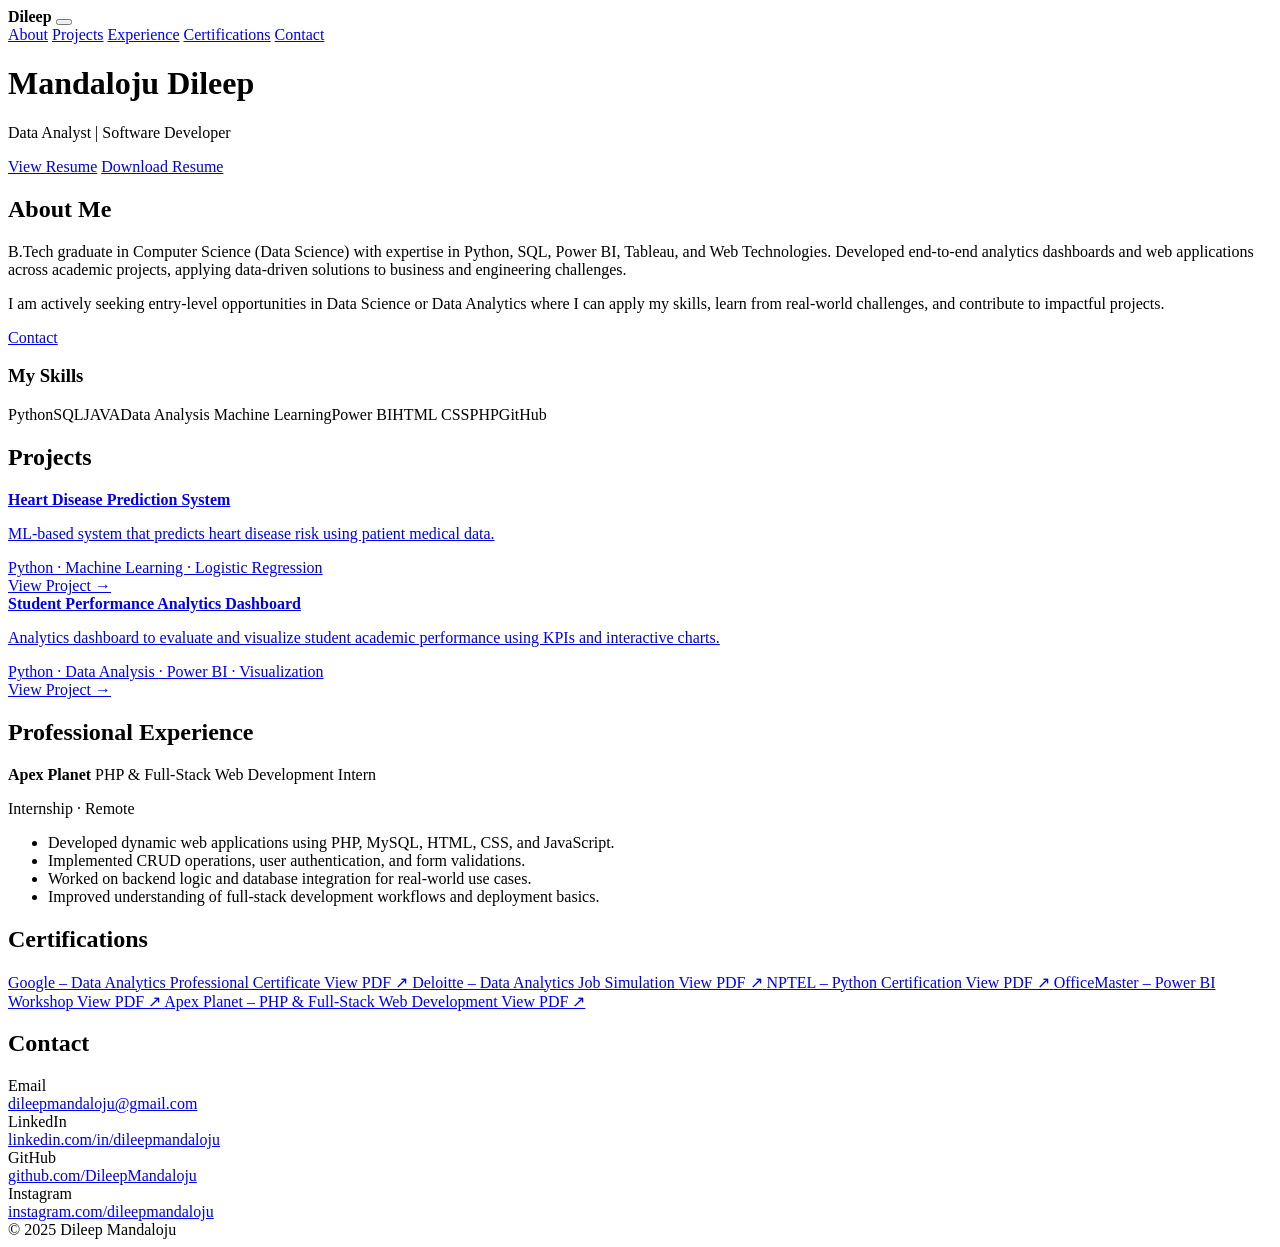
==== index.html @ 67d02213 "Update index.html" ====
<!DOCTYPE html>
<html lang="en">
<head>
  <meta charset="UTF-8" />
  <meta name="viewport" content="width=device-width, initial-scale=1.0" />
  <title>Mandaloju Dileep | Data Analyst & Software Developer</title>
  <link rel="stylesheet" href="css/style.css">
</head>
<body>
  
    <nav class="navbar">
  <div class="nav-container">
    <strong class="brand">Dileep</strong>

    <button class="nav-toggle" id="navToggle" aria-label="Toggle menu">
      <span></span><span></span><span></span>
    </button>

    <div class="nav-links" id="navLinks">
      <a href="#about">About</a>
      <a href="#projects">Projects</a>
      <a href="#experience">Experience</a>
      <a href="#certifications">Certifications</a>
      <a href="#contact">Contact</a>
    </div>
  </div>
</nav>



<header>
  <h1>Mandaloju Dileep</h1>
  <p>Data Analyst | Software Developer</p>

  <div class="header-buttons">
    <a href="assets/Dileep_Mandaloju_Resume.pdf" target="_blank" class="btn primary">View Resume</a>
    <a href="assets/Dileep_Mandaloju_Resume.pdf" download class="btn secondary">Download Resume</a>
  </div>
</header>

<section id="about" class="reveal">
  <h2>About Me</h2>
  <div class="about-grid">
    <div>
      <p>
        B.Tech graduate in Computer Science (Data Science) with expertise in Python, SQL, Power BI, Tableau, and Web Technologies. Developed end-to-end analytics dashboards and web applications across academic projects, applying data-driven solutions to business and engineering challenges.
      </p>
      <p>
        I am actively seeking entry-level opportunities in Data Science or Data Analytics where I can apply my skills, learn from real-world challenges, and contribute to impactful projects.
      </p>
      <a href="#contact" class="contact-btn">Contact</a>
    </div>
    <div>
      <h3>My Skills</h3>
      <div class="skills">
        <span>Python</span><span>SQL</span><span>JAVA</span><span>Data Analysis</span>
        <span>Machine Learning</span><span>Power BI</span><span>HTML</span>
        <span>CSS</span><span>PHP</span><span>GitHub</span>
      </div>
    </div>
  </div>
</section>

<section id="projects" class="reveal">
  <h2>Projects</h2>
  <a href="heart-disease.html" class="project-link">
    <div class="card">
      <strong>Heart Disease Prediction System</strong>
      <p>ML-based system that predicts heart disease risk using patient medical data.</p>
      <span class="tech">Python · Machine Learning · Logistic Regression</span>
      <div class="view">View Project →</div>
    </div>
  </a>
  <a href="student-performance.html" class="project-link">
    <div class="card">
      <strong>Student Performance Analytics Dashboard</strong>
      <p>
        Analytics dashboard to evaluate and visualize student academic performance
        using KPIs and interactive charts.
      </p>
      <span class="tech">Python · Data Analysis · Power BI · Visualization</span>
      <div class="view">View Project →</div>
    </div>
  </a>
</section>

<section id="experience" class="reveal">
  <h2>Professional Experience</h2>
  <div class="card experience-card">
    <div class="exp-header">
      <strong>Apex Planet</strong>
      <span class="exp-role">PHP & Full-Stack Web Development Intern</span>
    </div>
    <p class="exp-duration">Internship · Remote</p>
    <ul class="exp-list">
      <li>Developed dynamic web applications using PHP, MySQL, HTML, CSS, and JavaScript.</li>
      <li>Implemented CRUD operations, user authentication, and form validations.</li>
      <li>Worked on backend logic and database integration for real-world use cases.</li>
      <li>Improved understanding of full-stack development workflows and deployment basics.</li>
    </ul>
  </div>
</section>

<section id="certifications">
  <h2>Certifications</h2>
  <div class="cert-list">
    <a href="assets/certificates/google-data-analytics.pdf" target="_blank" class="cert-item">
      Google – Data Analytics Professional Certificate
      <span>View PDF ↗</span>
    </a>
    <a href="assets/certificates/deloitte-data-analytics.pdf" target="_blank" class="cert-item">
      Deloitte – Data Analytics Job Simulation
      <span>View PDF ↗</span>
    </a>
    <a href="assets/certificates/nptel-python.pdf" target="_blank" class="cert-item">
      NPTEL – Python Certification
      <span>View PDF ↗</span>
    </a>
    <a href="assets/certificates/officemaster-powerbi.pdf" target="_blank" class="cert-item">
      OfficeMaster – Power BI Workshop
      <span>View PDF ↗</span>
    </a>
    <a href="assets/certificates/apex-planet-fullstack.pdf" target="_blank" class="cert-item">
      Apex Planet – PHP & Full-Stack Web Development
      <span>View PDF ↗</span>
    </a>
  </div>
</section>

<section id="contact" class="reveal">
  <h2>Contact</h2>
  <div class="contact-grid">
    <div class="contact-item card">
      Email<br />
      <a href="mailto:dileepmandaloju@gmail.com">dileepmandaloju@gmail.com</a>
    </div>
    <div class="contact-item card">
      LinkedIn<br />
      <a href="https://linkedin.com/in/dileepmandaloju" target="_blank">linkedin.com/in/dileepmandaloju</a>
    </div>
    <div class="contact-item card">
      GitHub<br />
      <a href="https://github.com/DileepMandaloju" target="_blank">github.com/DileepMandaloju</a>
    </div>
    <div class="contact-item card">
      Instagram<br />
      <a href="https://instagram.com/dileepmandaloju" target="_blank">
        instagram.com/dileepmandaloju
      </a>
    </div>
  </div>
</section>

<footer>© 2025 Dileep Mandaloju</footer>

<script src="js/main.js"></script>
</body>
</html>
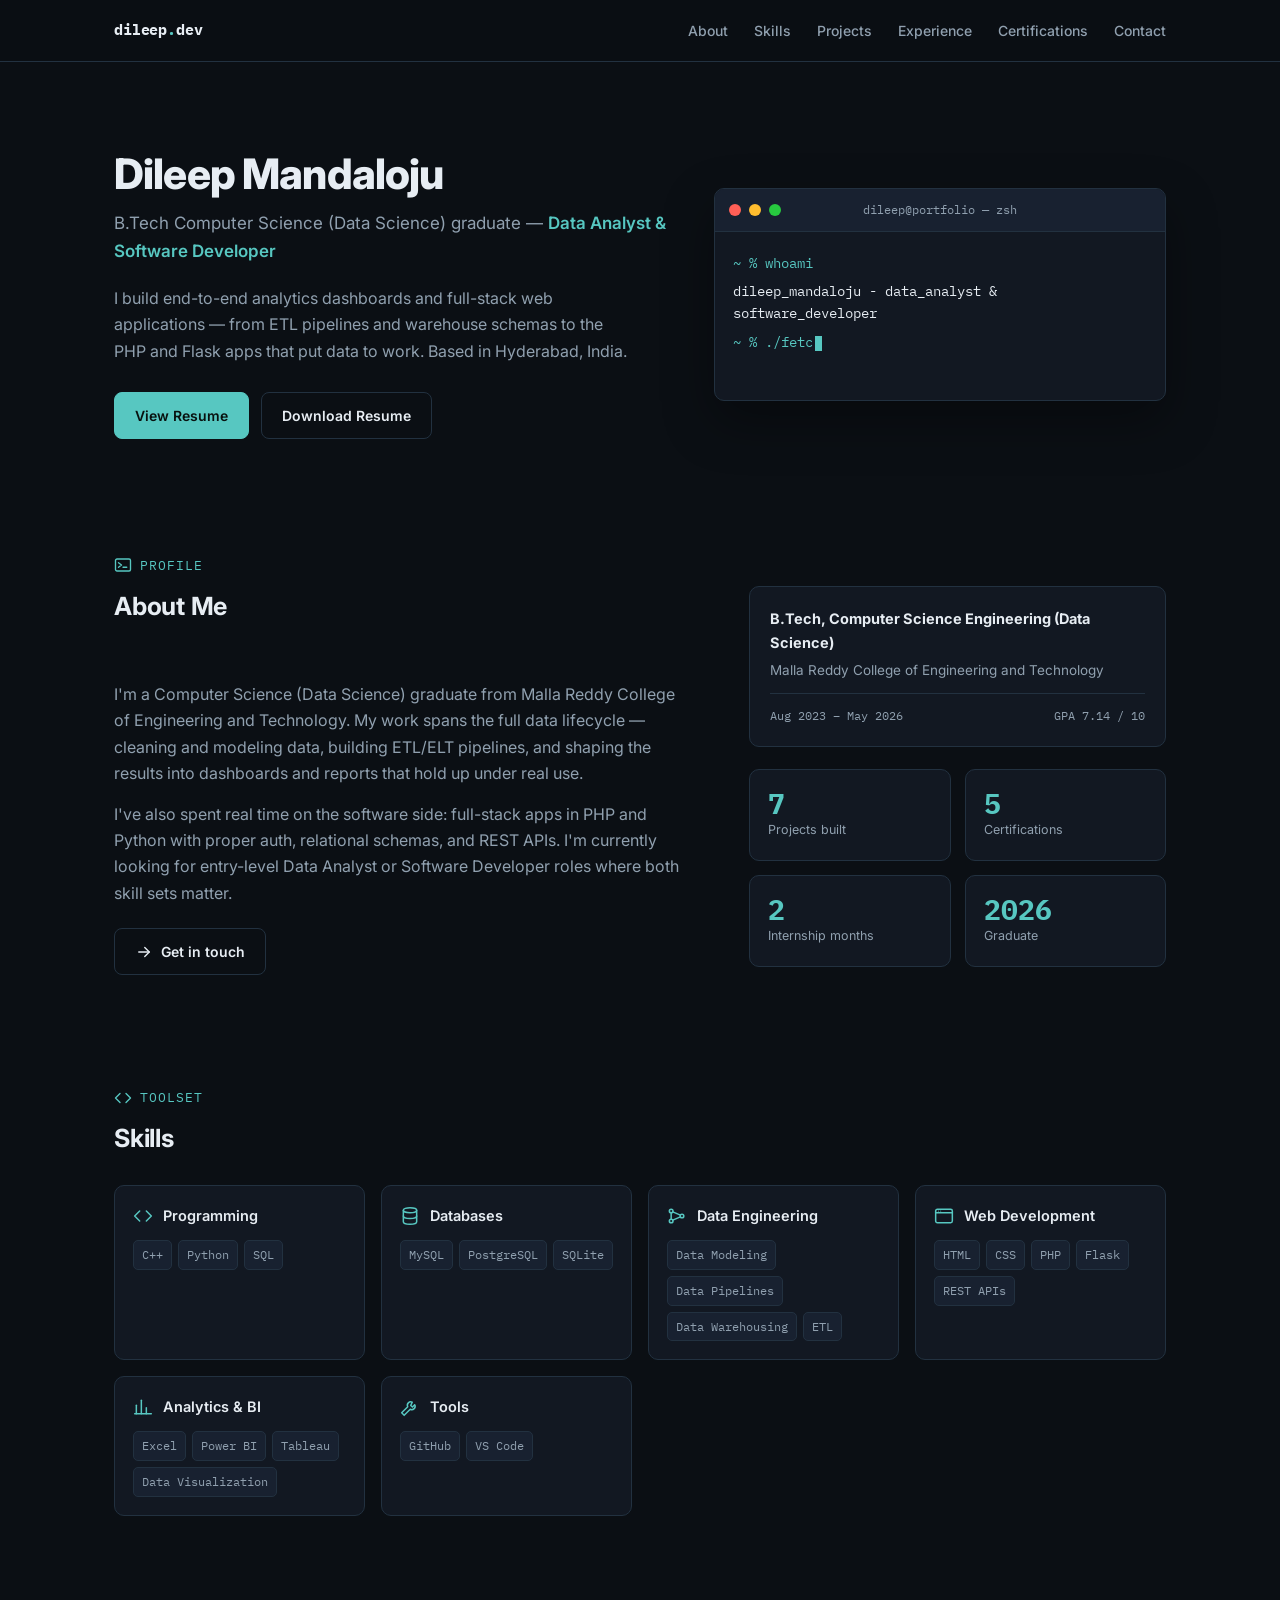
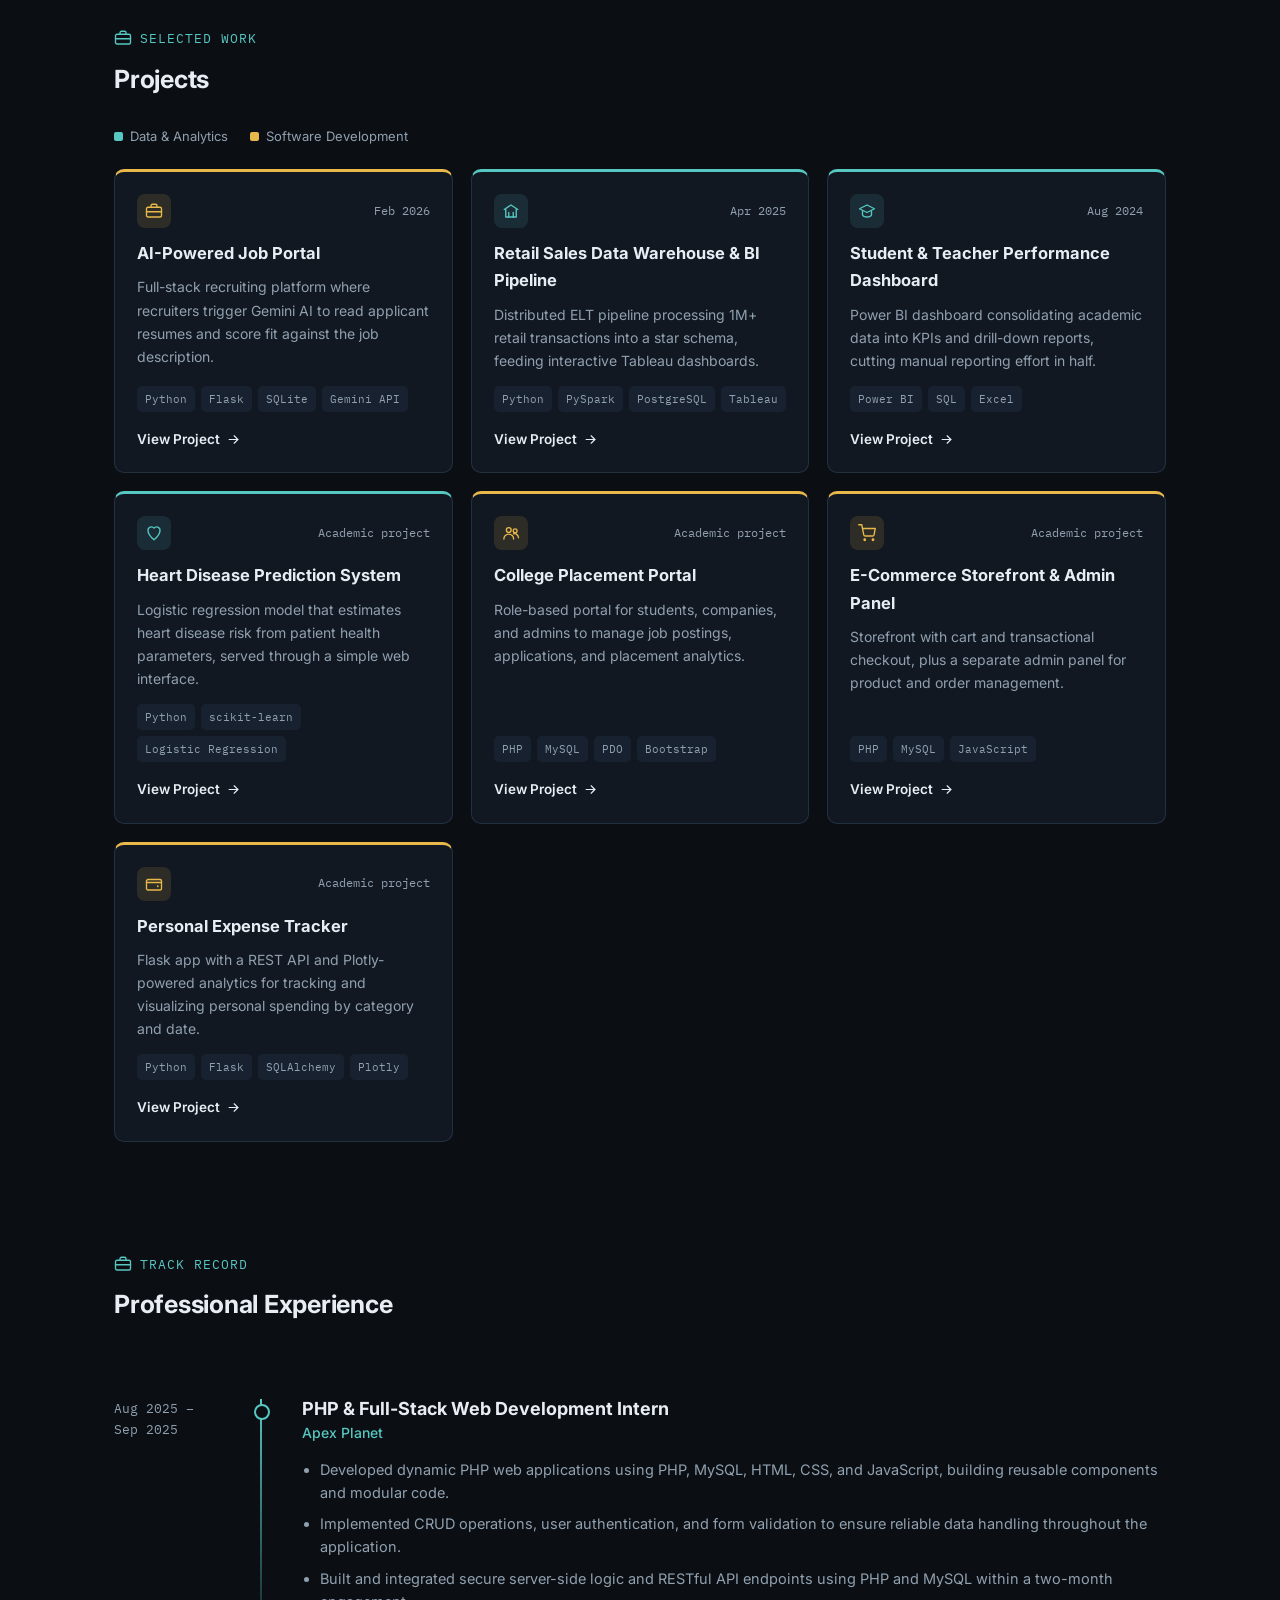
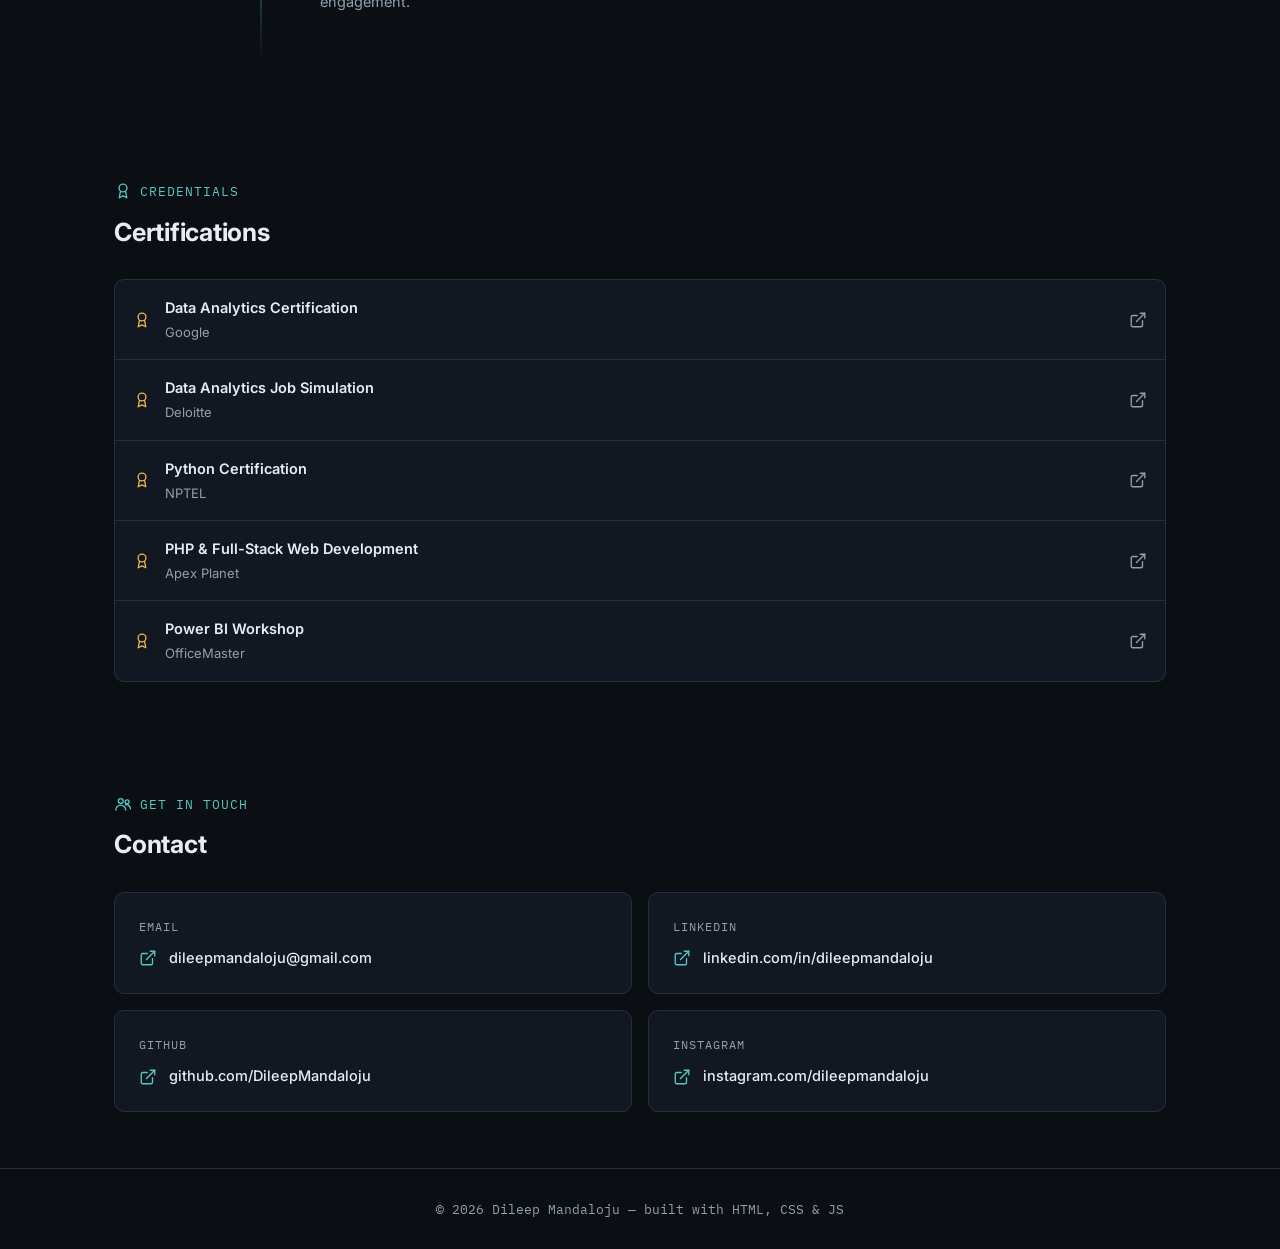
==== commit d4bff260: "Add files via upload" ====
--- a/index.html
+++ b/index.html
@@ -3,14 +3,33 @@
 <head>
   <meta charset="UTF-8" />
   <meta name="viewport" content="width=device-width, initial-scale=1.0" />
-  <title>Mandaloju Dileep | Data Analyst & Software Developer</title>
+  <title>Dileep Mandaloju | Data Analyst & Software Developer</title>
   <link rel="stylesheet" href="css/style.css">
 </head>
 <body>
-  
-    <nav class="navbar">
+<svg style="display:none" aria-hidden="true">
+<symbol id="i-code" viewBox="0 0 24 24" fill="none" stroke="currentColor" stroke-width="1.8" stroke-linecap="round" stroke-linejoin="round"><polyline points="8 6 2 12 8 18"/><polyline points="16 6 22 12 16 18"/></symbol>
+<symbol id="i-database" viewBox="0 0 24 24" fill="none" stroke="currentColor" stroke-width="1.8" stroke-linecap="round" stroke-linejoin="round"><ellipse cx="12" cy="5" rx="8" ry="3"/><path d="M4 5v14a8 3 0 0 0 16 0V5"/><path d="M4 12a8 3 0 0 0 16 0"/></symbol>
+<symbol id="i-pipeline" viewBox="0 0 24 24" fill="none" stroke="currentColor" stroke-width="1.8" stroke-linecap="round" stroke-linejoin="round"><circle cx="5" cy="6" r="2.2"/><circle cx="5" cy="18" r="2.2"/><circle cx="18" cy="12" r="2.2"/><path d="M5 8.2V15.8"/><path d="M7 7 16 11"/><path d="M7 17 16 13"/></symbol>
+<symbol id="i-browser" viewBox="0 0 24 24" fill="none" stroke="currentColor" stroke-width="1.8" stroke-linecap="round" stroke-linejoin="round"><rect x="2" y="4" width="20" height="16" rx="2"/><path d="M2 8h20"/><circle cx="5.5" cy="6" r="0.6" fill="currentColor" stroke="none"/><circle cx="8" cy="6" r="0.6" fill="currentColor" stroke="none"/></symbol>
+<symbol id="i-chart" viewBox="0 0 24 24" fill="none" stroke="currentColor" stroke-width="1.8" stroke-linecap="round" stroke-linejoin="round"><path d="M4 20V10"/><path d="M10 20V4"/><path d="M16 20v-7"/><path d="M22 20H2"/></symbol>
+<symbol id="i-wrench" viewBox="0 0 24 24" fill="none" stroke="currentColor" stroke-width="1.8" stroke-linecap="round" stroke-linejoin="round"><path d="M14.7 6.3a4 4 0 0 0-5.4 5.4L2 19l3 3 7.3-7.3a4 4 0 0 0 5.4-5.4l-2.8 2.8-2-2z"/></symbol>
+<symbol id="i-terminal" viewBox="0 0 24 24" fill="none" stroke="currentColor" stroke-width="1.8" stroke-linecap="round" stroke-linejoin="round"><rect x="2" y="4" width="20" height="16" rx="2"/><polyline points="6 9 10 12 6 15"/><line x1="12" y1="15" x2="17" y2="15"/></symbol>
+<symbol id="i-briefcase" viewBox="0 0 24 24" fill="none" stroke="currentColor" stroke-width="1.8" stroke-linecap="round" stroke-linejoin="round"><rect x="2" y="7" width="20" height="13" rx="2"/><path d="M8 7V5a2 2 0 0 1 2-2h4a2 2 0 0 1 2 2v2"/><line x1="2" y1="13" x2="22" y2="13"/></symbol>
+<symbol id="i-cart" viewBox="0 0 24 24" fill="none" stroke="currentColor" stroke-width="1.8" stroke-linecap="round" stroke-linejoin="round"><circle cx="9" cy="21" r="1"/><circle cx="20" cy="21" r="1"/><path d="M1 1h4l2.7 13.4a2 2 0 0 0 2 1.6h9.7a2 2 0 0 0 2-1.6L23 6H6"/></symbol>
+<symbol id="i-heart" viewBox="0 0 24 24" fill="none" stroke="currentColor" stroke-width="1.8" stroke-linecap="round" stroke-linejoin="round"><path d="M12 21s-8-7-8-12.5A4.5 4.5 0 0 1 12 5.5 4.5 4.5 0 0 1 20 8.5C20 14 12 21 12 21z"/></symbol>
+<symbol id="i-cap" viewBox="0 0 24 24" fill="none" stroke="currentColor" stroke-width="1.8" stroke-linecap="round" stroke-linejoin="round"><path d="M2 9 12 4l10 5-10 5-10-5z"/><path d="M6 11.5V17c0 1.5 3 3 6 3s6-1.5 6-3v-5.5"/></symbol>
+<symbol id="i-warehouse" viewBox="0 0 24 24" fill="none" stroke="currentColor" stroke-width="1.8" stroke-linecap="round" stroke-linejoin="round"><path d="M3 10 12 4l9 6"/><path d="M5 10v10h14V10"/><line x1="9" y1="20" x2="9" y2="14"/><line x1="15" y1="20" x2="15" y2="14"/></symbol>
+<symbol id="i-wallet" viewBox="0 0 24 24" fill="none" stroke="currentColor" stroke-width="1.8" stroke-linecap="round" stroke-linejoin="round"><rect x="2" y="6" width="20" height="14" rx="2"/><path d="M2 10h20"/><circle cx="17" cy="15" r="1.2" fill="currentColor" stroke="none"/></symbol>
+<symbol id="i-users" viewBox="0 0 24 24" fill="none" stroke="currentColor" stroke-width="1.8" stroke-linecap="round" stroke-linejoin="round"><circle cx="9" cy="8" r="3.2"/><path d="M2.5 20a6.5 6.5 0 0 1 13 0"/><circle cx="17.5" cy="9" r="2.6"/><path d="M15.5 13a5.5 5.5 0 0 1 6.5 5.4"/></symbol>
+<symbol id="i-arrow" viewBox="0 0 24 24" fill="none" stroke="currentColor" stroke-width="1.8" stroke-linecap="round" stroke-linejoin="round"><line x1="5" y1="12" x2="19" y2="12"/><polyline points="13 6 19 12 13 18"/></symbol>
+<symbol id="i-external" viewBox="0 0 24 24" fill="none" stroke="currentColor" stroke-width="1.8" stroke-linecap="round" stroke-linejoin="round"><path d="M18 13v6a2 2 0 0 1-2 2H5a2 2 0 0 1-2-2V8a2 2 0 0 1 2-2h6"/><polyline points="15 3 21 3 21 9"/><line x1="10" y1="14" x2="21" y2="3"/></symbol>
+<symbol id="i-award" viewBox="0 0 24 24" fill="none" stroke="currentColor" stroke-width="1.8" stroke-linecap="round" stroke-linejoin="round"><circle cx="12" cy="8" r="5.2"/><path d="M8.5 12.8 7 21l5-2.5L17 21l-1.5-8.2"/></symbol>
+</svg>
+
+<nav class="navbar">
   <div class="nav-container">
-    <strong class="brand">Dileep</strong>
+    <strong class="brand">dileep<span class="dot">.</span>dev</strong>
 
     <button class="nav-toggle" id="navToggle" aria-label="Toggle menu">
       <span></span><span></span><span></span>
@@ -18,6 +37,7 @@
 
     <div class="nav-links" id="navLinks">
       <a href="#about">About</a>
+      <a href="#skills">Skills</a>
       <a href="#projects">Projects</a>
       <a href="#experience">Experience</a>
       <a href="#certifications">Certifications</a>
@@ -26,132 +46,304 @@
   </div>
 </nav>
 
-
-
-<header>
-  <h1>Mandaloju Dileep</h1>
-  <p>Data Analyst | Software Developer</p>
-
-  <div class="header-buttons">
-    <a href="assets/Dileep_Mandaloju_Resume.pdf" target="_blank" class="btn primary">View Resume</a>
-    <a href="assets/Dileep_Mandaloju_Resume.pdf" download class="btn secondary">Download Resume</a>
+<header class="hero">
+  <div>
+    <h1>Dileep Mandaloju</h1>
+    <p class="role-line">B.Tech Computer Science (Data Science) graduate &mdash; <strong>Data Analyst &amp; Software Developer</strong></p>
+    <p class="summary">
+      I build end-to-end analytics dashboards and full-stack web applications &mdash;
+      from ETL pipelines and warehouse schemas to the PHP and Flask apps that put data
+      to work. Based in Hyderabad, India.
+    </p>
+    <div class="header-buttons">
+      <a href="assets/dileep_resume.pdf" target="_blank" class="btn primary">View Resume</a>
+      <a href="assets/dileep_resume.pdf" download class="btn secondary">Download Resume</a>
+    </div>
+  </div>
+
+  <div class="terminal">
+    <div class="terminal-bar">
+      <div class="window-controls">
+        <span class="close"></span>
+        <span class="minimize"></span>
+        <span class="maximize"></span>
+      </div>
+      <span class="t-title">dileep@portfolio &mdash; zsh</span>
+    </div>
+    <div class="terminal-body" id="termBody"></div>
   </div>
 </header>
 
 <section id="about" class="reveal">
-  <h2>About Me</h2>
   <div class="about-grid">
-    <div>
+    <div class="about-copy">
+      <div class="section-label"><svg class="icon"><use href="#i-terminal"/></svg> Profile</div>
+      <h2>About Me</h2>
       <p>
-        B.Tech graduate in Computer Science (Data Science) with expertise in Python, SQL, Power BI, Tableau, and Web Technologies. Developed end-to-end analytics dashboards and web applications across academic projects, applying data-driven solutions to business and engineering challenges.
+        I'm a Computer Science (Data Science) graduate from Malla Reddy College of
+        Engineering and Technology. My work spans the full data lifecycle &mdash; cleaning
+        and modeling data, building ETL/ELT pipelines, and shaping the results into
+        dashboards and reports that hold up under real use.
       </p>
       <p>
-        I am actively seeking entry-level opportunities in Data Science or Data Analytics where I can apply my skills, learn from real-world challenges, and contribute to impactful projects.
+        I've also spent real time on the software side: full-stack apps in PHP and Python
+        with proper auth, relational schemas, and REST APIs. I'm currently looking for
+        entry-level Data Analyst or Software Developer roles where both skill sets matter.
       </p>
-      <a href="#contact" class="contact-btn">Contact</a>
-    </div>
-    <div>
-      <h3>My Skills</h3>
-      <div class="skills">
-        <span>Python</span><span>SQL</span><span>JAVA</span><span>Data Analysis</span>
-        <span>Machine Learning</span><span>Power BI</span><span>HTML</span>
-        <span>CSS</span><span>PHP</span><span>GitHub</span>
-      </div>
+      <a href="#contact" class="contact-btn"><svg class="icon"><use href="#i-arrow"/></svg> Get in touch</a>
+    </div>
+
+    <div class="about-details">
+      <div class="edu-card">
+        <div class="degree">B.Tech, Computer Science Engineering (Data Science)</div>
+        <div class="school">Malla Reddy College of Engineering and Technology</div>
+        <div class="meta">
+          <span>Aug 2023 &ndash; May 2026</span>
+          <span>GPA 7.14 / 10</span>
+        </div>
+      </div>
+      <div class="stat-grid">
+        <div class="stat-card"><div class="num">7</div><div class="lbl">Projects built</div></div>
+        <div class="stat-card"><div class="num">5</div><div class="lbl">Certifications</div></div>
+        <div class="stat-card"><div class="num">2</div><div class="lbl">Internship months</div></div>
+        <div class="stat-card"><div class="num">2026</div><div class="lbl">Graduate</div></div>
+      </div>
+    </div>
+  </div>
+</section>
+
+<section id="skills" class="reveal">
+  <div class="section-label"><svg class="icon"><use href="#i-code"/></svg> Toolset</div>
+  <h2>Skills</h2>
+  <div class="skills-grid">
+    <div class="skill-card">
+      <div class="head"><svg class="icon"><use href="#i-code"/></svg><span class="title">Programming</span></div>
+      <div class="chips"><code>C++</code><code>Python</code><code>SQL</code></div>
+    </div>
+    <div class="skill-card">
+      <div class="head"><svg class="icon"><use href="#i-database"/></svg><span class="title">Databases</span></div>
+      <div class="chips"><code>MySQL</code><code>PostgreSQL</code><code>SQLite</code></div>
+    </div>
+    <div class="skill-card">
+      <div class="head"><svg class="icon"><use href="#i-pipeline"/></svg><span class="title">Data Engineering</span></div>
+      <div class="chips"><code>Data Modeling</code><code>Data Pipelines</code><code>Data Warehousing</code><code>ETL</code></div>
+    </div>
+    <div class="skill-card">
+      <div class="head"><svg class="icon"><use href="#i-browser"/></svg><span class="title">Web Development</span></div>
+      <div class="chips"><code>HTML</code><code>CSS</code><code>PHP</code><code>Flask</code><code>REST APIs</code></div>
+    </div>
+    <div class="skill-card">
+      <div class="head"><svg class="icon"><use href="#i-chart"/></svg><span class="title">Analytics &amp; BI</span></div>
+      <div class="chips"><code>Excel</code><code>Power BI</code><code>Tableau</code><code>Data Visualization</code></div>
+    </div>
+    <div class="skill-card">
+      <div class="head"><svg class="icon"><use href="#i-wrench"/></svg><span class="title">Tools</span></div>
+      <div class="chips"><code>GitHub</code><code>VS Code</code></div>
     </div>
   </div>
 </section>
 
 <section id="projects" class="reveal">
+  <div class="section-label"><svg class="icon"><use href="#i-briefcase"/></svg> Selected Work</div>
   <h2>Projects</h2>
-  <a href="heart-disease.html" class="project-link">
-    <div class="card">
-      <strong>Heart Disease Prediction System</strong>
-      <p>ML-based system that predicts heart disease risk using patient medical data.</p>
-      <span class="tech">Python · Machine Learning · Logistic Regression</span>
-      <div class="view">View Project →</div>
-    </div>
-  </a>
-  <a href="student-performance.html" class="project-link">
-    <div class="card">
-      <strong>Student Performance Analytics Dashboard</strong>
-      <p>
-        Analytics dashboard to evaluate and visualize student academic performance
-        using KPIs and interactive charts.
-      </p>
-      <span class="tech">Python · Data Analysis · Power BI · Visualization</span>
-      <div class="view">View Project →</div>
-    </div>
-  </a>
+  <div class="legend">
+    <span class="item"><span class="swatch data"></span> Data &amp; Analytics</span>
+    <span class="item"><span class="swatch software"></span> Software Development</span>
+  </div>
+
+  <div class="project-grid">
+
+    <a href="ai-job-portal.html" class="project-link">
+      <div class="card tag-software">
+        <div class="top-row">
+          <div class="icon-badge"><svg class="icon"><use href="#i-briefcase"/></svg></div>
+          <div class="meta-row">Feb 2026</div>
+        </div>
+        <strong>AI-Powered Job Portal</strong>
+        <p>Full-stack recruiting platform where recruiters trigger Gemini AI to read
+          applicant resumes and score fit against the job description.</p>
+        <div class="tech"><span>Python</span><span>Flask</span><span>SQLite</span><span>Gemini API</span></div>
+        <div class="view">View Project <svg class="icon"><use href="#i-arrow"/></svg></div>
+      </div>
+    </a>
+
+    <a href="retail-bi-pipeline.html" class="project-link">
+      <div class="card tag-data">
+        <div class="top-row">
+          <div class="icon-badge"><svg class="icon"><use href="#i-warehouse"/></svg></div>
+          <div class="meta-row">Apr 2025</div>
+        </div>
+        <strong>Retail Sales Data Warehouse &amp; BI Pipeline</strong>
+        <p>Distributed ELT pipeline processing 1M+ retail transactions into a star
+          schema, feeding interactive Tableau dashboards.</p>
+        <div class="tech"><span>Python</span><span>PySpark</span><span>PostgreSQL</span><span>Tableau</span></div>
+        <div class="view">View Project <svg class="icon"><use href="#i-arrow"/></svg></div>
+      </div>
+    </a>
+
+    <a href="student-performance-dashboard.html" class="project-link">
+      <div class="card tag-data">
+        <div class="top-row">
+          <div class="icon-badge"><svg class="icon"><use href="#i-cap"/></svg></div>
+          <div class="meta-row">Aug 2024</div>
+        </div>
+        <strong>Student &amp; Teacher Performance Dashboard</strong>
+        <p>Power BI dashboard consolidating academic data into KPIs and drill-down
+          reports, cutting manual reporting effort in half.</p>
+        <div class="tech"><span>Power BI</span><span>SQL</span><span>Excel</span></div>
+        <div class="view">View Project <svg class="icon"><use href="#i-arrow"/></svg></div>
+      </div>
+    </a>
+
+    <a href="heart-disease-prediction.html" class="project-link">
+      <div class="card tag-data">
+        <div class="top-row">
+          <div class="icon-badge"><svg class="icon"><use href="#i-heart"/></svg></div>
+          <div class="meta-row">Academic project</div>
+        </div>
+        <strong>Heart Disease Prediction System</strong>
+        <p>Logistic regression model that estimates heart disease risk from patient
+          health parameters, served through a simple web interface.</p>
+        <div class="tech"><span>Python</span><span>scikit-learn</span><span>Logistic Regression</span></div>
+        <div class="view">View Project <svg class="icon"><use href="#i-arrow"/></svg></div>
+      </div>
+    </a>
+
+    <a href="college-placement-portal.html" class="project-link">
+      <div class="card tag-software">
+        <div class="top-row">
+          <div class="icon-badge"><svg class="icon"><use href="#i-users"/></svg></div>
+          <div class="meta-row">Academic project</div>
+        </div>
+        <strong>College Placement Portal</strong>
+        <p>Role-based portal for students, companies, and admins to manage job
+          postings, applications, and placement analytics.</p>
+        <div class="tech"><span>PHP</span><span>MySQL</span><span>PDO</span><span>Bootstrap</span></div>
+        <div class="view">View Project <svg class="icon"><use href="#i-arrow"/></svg></div>
+      </div>
+    </a>
+
+    <a href="ecommerce-platform.html" class="project-link">
+      <div class="card tag-software">
+        <div class="top-row">
+          <div class="icon-badge"><svg class="icon"><use href="#i-cart"/></svg></div>
+          <div class="meta-row">Academic project</div>
+        </div>
+        <strong>E-Commerce Storefront &amp; Admin Panel</strong>
+        <p>Storefront with cart and transactional checkout, plus a separate admin
+          panel for product and order management.</p>
+        <div class="tech"><span>PHP</span><span>MySQL</span><span>JavaScript</span></div>
+        <div class="view">View Project <svg class="icon"><use href="#i-arrow"/></svg></div>
+      </div>
+    </a>
+
+    <a href="expense-tracker.html" class="project-link">
+      <div class="card tag-software">
+        <div class="top-row">
+          <div class="icon-badge"><svg class="icon"><use href="#i-wallet"/></svg></div>
+          <div class="meta-row">Academic project</div>
+        </div>
+        <strong>Personal Expense Tracker</strong>
+        <p>Flask app with a REST API and Plotly-powered analytics for tracking and
+          visualizing personal spending by category and date.</p>
+        <div class="tech"><span>Python</span><span>Flask</span><span>SQLAlchemy</span><span>Plotly</span></div>
+        <div class="view">View Project <svg class="icon"><use href="#i-arrow"/></svg></div>
+      </div>
+    </a>
+
+  </div>
 </section>
 
 <section id="experience" class="reveal">
+  <div class="section-label"><svg class="icon"><use href="#i-briefcase"/></svg> Track Record</div>
   <h2>Professional Experience</h2>
-  <div class="card experience-card">
-    <div class="exp-header">
-      <strong>Apex Planet</strong>
-      <span class="exp-role">PHP & Full-Stack Web Development Intern</span>
-    </div>
-    <p class="exp-duration">Internship · Remote</p>
-    <ul class="exp-list">
-      <li>Developed dynamic web applications using PHP, MySQL, HTML, CSS, and JavaScript.</li>
-      <li>Implemented CRUD operations, user authentication, and form validations.</li>
-      <li>Worked on backend logic and database integration for real-world use cases.</li>
-      <li>Improved understanding of full-stack development workflows and deployment basics.</li>
-    </ul>
-  </div>
-</section>
-
-<section id="certifications">
+  <div class="timeline">
+    <div class="timeline-item">
+      <div class="date">Aug 2025 &ndash;<br>Sep 2025</div>
+      <div class="timeline-content">
+        <div class="role-title">PHP &amp; Full-Stack Web Development Intern</div>
+        <div class="org">Apex Planet</div>
+        <ul>
+          <li>Developed dynamic PHP web applications using PHP, MySQL, HTML, CSS, and JavaScript, building reusable components and modular code.</li>
+          <li>Implemented CRUD operations, user authentication, and form validation to ensure reliable data handling throughout the application.</li>
+          <li>Built and integrated secure server-side logic and RESTful API endpoints using PHP and MySQL within a two-month engagement.</li>
+        </ul>
+      </div>
+    </div>
+  </div>
+</section>
+
+<section id="certifications" class="reveal">
+  <div class="section-label"><svg class="icon"><use href="#i-award"/></svg> Credentials</div>
   <h2>Certifications</h2>
   <div class="cert-list">
-    <a href="assets/certificates/google-data-analytics.pdf" target="_blank" class="cert-item">
-      Google – Data Analytics Professional Certificate
-      <span>View PDF ↗</span>
-    </a>
-    <a href="assets/certificates/deloitte-data-analytics.pdf" target="_blank" class="cert-item">
-      Deloitte – Data Analytics Job Simulation
-      <span>View PDF ↗</span>
-    </a>
-    <a href="assets/certificates/nptel-python.pdf" target="_blank" class="cert-item">
-      NPTEL – Python Certification
-      <span>View PDF ↗</span>
-    </a>
-    <a href="assets/certificates/officemaster-powerbi.pdf" target="_blank" class="cert-item">
-      OfficeMaster – Power BI Workshop
-      <span>View PDF ↗</span>
-    </a>
-    <a href="assets/certificates/apex-planet-fullstack.pdf" target="_blank" class="cert-item">
-      Apex Planet – PHP & Full-Stack Web Development
-      <span>View PDF ↗</span>
+    <a class="cert-row" href="https://dileepmandaloju.github.io/portfolio/assets/certificates/google-data-analytics.pdf" target="_blank">
+      <svg class="icon"><use href="#i-award"/></svg>
+      <div class="cert-text">
+        <div class="cert-name">Data Analytics Certification</div>
+        <div class="cert-issuer">Google</div>
+      </div>
+      <svg class="icon cert-go"><use href="#i-external"/></svg>
+    </a>
+    <a class="cert-row" href="https://dileepmandaloju.github.io/portfolio/assets/certificates/deloitte-data-analytics.pdf" target="_blank">
+      <svg class="icon"><use href="#i-award"/></svg>
+      <div class="cert-text">
+        <div class="cert-name">Data Analytics Job Simulation</div>
+        <div class="cert-issuer">Deloitte</div>
+      </div>
+      <svg class="icon cert-go"><use href="#i-external"/></svg>
+    </a>
+    <a class="cert-row" href="https://dileepmandaloju.github.io/portfolio/assets/certificates/nptel-python.pdf" target="_blank">
+      <svg class="icon"><use href="#i-award"/></svg>
+      <div class="cert-text">
+        <div class="cert-name">Python Certification</div>
+        <div class="cert-issuer">NPTEL</div>
+      </div>
+      <svg class="icon cert-go"><use href="#i-external"/></svg>
+    </a>
+    <a class="cert-row" href="https://dileepmandaloju.github.io/portfolio/assets/certificates/apex-planet-fullstack.pdf" target="_blank">
+      <svg class="icon"><use href="#i-award"/></svg>
+      <div class="cert-text">
+        <div class="cert-name">PHP &amp; Full-Stack Web Development</div>
+        <div class="cert-issuer">Apex Planet</div>
+      </div>
+      <svg class="icon cert-go"><use href="#i-external"/></svg>
+    </a>
+    <a class="cert-row" href="https://dileepmandaloju.github.io/portfolio/assets/certificates/officemaster-powerbi.pdf" target="_blank">
+      <svg class="icon"><use href="#i-award"/></svg>
+      <div class="cert-text">
+        <div class="cert-name">Power BI Workshop</div>
+        <div class="cert-issuer">OfficeMaster</div>
+      </div>
+      <svg class="icon cert-go"><use href="#i-external"/></svg>
     </a>
   </div>
 </section>
 
 <section id="contact" class="reveal">
+  <div class="section-label"><svg class="icon"><use href="#i-users"/></svg> Get in Touch</div>
   <h2>Contact</h2>
   <div class="contact-grid">
-    <div class="contact-item card">
-      Email<br />
-      <a href="mailto:dileepmandaloju@gmail.com">dileepmandaloju@gmail.com</a>
-    </div>
-    <div class="contact-item card">
-      LinkedIn<br />
-      <a href="https://linkedin.com/in/dileepmandaloju" target="_blank">linkedin.com/in/dileepmandaloju</a>
-    </div>
-    <div class="contact-item card">
-      GitHub<br />
-      <a href="https://github.com/DileepMandaloju" target="_blank">github.com/DileepMandaloju</a>
-    </div>
-    <div class="contact-item card">
-      Instagram<br />
-      <a href="https://instagram.com/dileepmandaloju" target="_blank">
-        instagram.com/dileepmandaloju
-      </a>
-    </div>
-  </div>
-</section>
-
-<footer>© 2025 Dileep Mandaloju</footer>
+    <div class="contact-item">
+      <div class="label">Email</div>
+      <a href="mailto:dileepmandaloju@gmail.com"><svg class="icon"><use href="#i-external"/></svg> dileepmandaloju@gmail.com</a>
+    </div>
+    <div class="contact-item">
+      <div class="label">LinkedIn</div>
+      <a href="https://linkedin.com/in/dileepmandaloju" target="_blank"><svg class="icon"><use href="#i-external"/></svg> linkedin.com/in/dileepmandaloju</a>
+    </div>
+    <div class="contact-item">
+      <div class="label">GitHub</div>
+      <a href="https://github.com/DileepMandaloju" target="_blank"><svg class="icon"><use href="#i-external"/></svg> github.com/DileepMandaloju</a>
+    </div>
+    <div class="contact-item">
+      <div class="label">Instagram</div>
+      <a href="https://instagram.com/dileepmandaloju" target="_blank"><svg class="icon"><use href="#i-external"/></svg> instagram.com/dileepmandaloju</a>
+    </div>
+  </div>
+</section>
+
+<footer>&copy; 2026 Dileep Mandaloju &mdash; built with HTML, CSS &amp; JS</footer>
 
 <script src="js/main.js"></script>
 </body>
--- a/css/style.css
+++ b/css/style.css
@@ -0,0 +1,623 @@
+@import url('https://fonts.googleapis.com/css2?family=Inter:wght@400;500;600;700;800&family=IBM+Plex+Mono:wght@400;500;600;700&display=swap');
+
+:root {
+  --container: 1100px;
+  --bg: #0b0f14;
+  --surface: #121822;
+  --surface-2: #182130;
+  --border: #223140;
+  --ink: #e7edf3;
+  --muted: #90a0af;
+  --accent: #57c7c1;
+  --accent-soft: rgba(87, 199, 193, 0.12);
+  --amber: #e8b84b;
+  --amber-soft: rgba(232, 184, 75, 0.12);
+
+  --sans: "Inter", -apple-system, BlinkMacSystemFont, "Segoe UI", sans-serif;
+  --mono: "IBM Plex Mono", ui-monospace, "SF Mono", Menlo, monospace;
+}
+
+* { box-sizing: border-box; margin: 0; padding: 0; }
+html { scroll-behavior: smooth; }
+
+body {
+  font-family: var(--sans);
+  background: var(--bg);
+  color: var(--ink);
+  line-height: 1.65;
+  font-size: 16px;
+  opacity: 0;
+  transform: translateY(8px);
+  transition: opacity 0.6s ease, transform 0.6s ease;
+}
+
+body.loaded { opacity: 1; transform: translateY(0); }
+
+::selection { background: var(--accent); color: #08110f; }
+a { color: inherit; }
+img { max-width: 100%; display: block; }
+.icon { width: 18px; height: 18px; stroke: currentColor; flex-shrink: 0; }
+
+:focus-visible { outline: 2px solid var(--accent); outline-offset: 2px; }
+
+/* ---------- NAV ---------- */
+nav.navbar {
+  position: sticky;
+  top: 0;
+  background: rgba(11, 15, 20, 0.86);
+  backdrop-filter: blur(10px);
+  border-bottom: 1px solid var(--border);
+  z-index: 1000;
+}
+
+.nav-container {
+  max-width: var(--container);
+  margin: auto;
+  padding: 18px 24px;
+  display: flex;
+  justify-content: space-between;
+  align-items: center;
+}
+
+.brand {
+  font-family: var(--mono);
+  font-weight: 700;
+  font-size: 15px;
+  letter-spacing: -0.01em;
+}
+.brand .dot { color: var(--accent); }
+
+.nav-toggle {
+  display: none;
+  width: 24px;
+  height: 18px;
+  background: none;
+  position: relative;
+  border: none;
+  cursor: pointer;
+}
+.nav-toggle span {
+  position: absolute;
+  width: 100%;
+  height: 2px;
+  background: var(--ink);
+  left: 0;
+  transition: 0.3s ease;
+}
+.nav-toggle span:nth-child(1) { top: 0; }
+.nav-toggle span:nth-child(2) { top: 8px; }
+.nav-toggle span:nth-child(3) { top: 16px; }
+.nav-toggle.active span:nth-child(1) { transform: rotate(45deg); top: 8px; }
+.nav-toggle.active span:nth-child(2) { opacity: 0; }
+.nav-toggle.active span:nth-child(3) { transform: rotate(-45deg); top: 8px; }
+
+.nav-links { display: flex; align-items: center; gap: 26px; }
+.nav-links a {
+  font-size: 14px;
+  font-weight: 500;
+  text-decoration: none;
+  color: var(--muted);
+  transition: color 0.2s ease;
+}
+.nav-links a:hover { color: var(--accent); }
+
+/* ---------- HERO ---------- */
+header.hero {
+  max-width: var(--container);
+  margin: auto;
+  padding: 88px 24px 60px;
+  display: grid;
+  grid-template-columns: minmax(0, 1.1fr) minmax(320px, 0.9fr);
+  gap: 48px;
+  align-items: center;
+}
+
+.hero h1 {
+  font-size: 42px;
+  font-weight: 800;
+  letter-spacing: -0.02em;
+  line-height: 1.12;
+}
+
+.hero .role-line {
+  margin-top: 12px;
+  font-size: 17px;
+  color: var(--muted);
+}
+.hero .role-line strong { color: var(--accent); font-weight: 600; }
+
+.hero .summary { margin-top: 20px; color: var(--muted); max-width: 520px; }
+
+.header-buttons { margin-top: 28px; display: flex; gap: 12px; flex-wrap: wrap; }
+
+.btn {
+  display: inline-flex;
+  align-items: center;
+  gap: 8px;
+  font-size: 14px;
+  font-weight: 600;
+  padding: 11px 20px;
+  border-radius: 8px;
+  text-decoration: none;
+  border: 1px solid var(--border);
+  transition: all 0.2s ease;
+}
+.btn.primary { background: var(--accent); color: #08110f; border-color: var(--accent); }
+.btn.primary:hover { opacity: 0.88; }
+.btn.secondary { color: var(--ink); }
+.btn.secondary:hover { border-color: var(--accent); color: var(--accent); }
+
+/* terminal card */
+.terminal {
+  min-width: 0;
+  background: var(--surface);
+  border: 1px solid var(--border);
+  border-radius: 10px;
+  overflow: hidden;
+  box-shadow: 0 20px 50px rgba(0,0,0,0.35);
+}
+
+.terminal-bar {
+  display: flex;
+  align-items: center;
+  justify-content: center;
+  position: relative;
+  padding: 11px 14px;
+  background: var(--surface-2);
+  border-bottom: 1px solid var(--border);
+}
+
+.window-controls {
+  display: flex;
+  align-items: center;
+  gap: 8px;
+  position: absolute;
+  left: 14px;
+}
+
+.window-controls span {
+  width: 12px;
+  height: 12px;
+  border-radius: 50%;
+  background: var(--border);
+  display: flex;
+  align-items: center;
+  justify-content: center;
+  position: relative;
+}
+
+.window-controls .close { background-color: #ff5f56; }
+.window-controls .minimize { background-color: #ffbd2e; }
+.window-controls .maximize { background-color: #27c93f; }
+
+.window-controls span::after {
+  color: rgba(0, 0, 0, 0.62);
+  font-family: var(--sans);
+  font-size: 9px;
+  font-weight: 800;
+  line-height: 1;
+  opacity: 0;
+  transition: opacity 0.15s ease;
+}
+
+.terminal:hover .window-controls span::after,
+.window-controls:hover span::after { opacity: 1; }
+.window-controls .close::after { content: "x"; transform: translateY(-0.5px); }
+.window-controls .minimize::after { content: "-"; transform: translateY(-1px); }
+.window-controls .maximize::after { content: "+"; transform: translateY(-0.5px); }
+
+.terminal-bar .t-title {
+  font-family: var(--mono);
+  font-size: 12px;
+  color: var(--muted);
+  overflow: hidden;
+  text-overflow: ellipsis;
+  white-space: nowrap;
+  max-width: calc(100% - 84px);
+}
+.terminal-body {
+  padding: 20px 18px;
+  font-family: var(--mono);
+  font-size: 13.5px;
+  min-height: 168px;
+}
+.terminal-body .prompt { color: var(--accent); }
+.terminal-body .out { color: var(--ink); }
+.terminal-body .comment { color: var(--muted); }
+.terminal-body .ok { color: var(--amber); }
+.terminal-line { margin-bottom: 6px; white-space: pre-wrap; }
+.cursor {
+  display: inline-block;
+  width: 7px; height: 15px;
+  background: var(--accent);
+  margin-left: 2px;
+  animation: blink 1s steps(1) infinite;
+  vertical-align: text-bottom;
+}
+@keyframes blink { 50% { opacity: 0; } }
+@media (prefers-reduced-motion: reduce) { .cursor { animation: none; } }
+
+/* ---------- SECTIONS ---------- */
+section { max-width: var(--container); margin: auto; padding: 56px 24px; }
+
+.section-label {
+  display: flex;
+  align-items: center;
+  gap: 8px;
+  font-family: var(--mono);
+  font-size: 12.5px;
+  color: var(--accent);
+  text-transform: uppercase;
+  letter-spacing: 0.08em;
+  margin-bottom: 10px;
+}
+
+h2 { font-size: 25px; font-weight: 700; letter-spacing: -0.01em; margin-bottom: 26px; }
+
+.reveal { opacity: 0; transform: translateY(22px); transition: all 0.6s ease; }
+.reveal.active { opacity: 1; transform: translateY(0); }
+
+/* ---------- ABOUT ---------- */
+.about-grid {
+  display: grid;
+  grid-template-columns: minmax(0, 1.25fr) minmax(330px, 0.9fr);
+  gap: 56px;
+  align-items: start;
+}
+.about-copy,
+.about-details { min-width: 0; }
+.about-details { margin-top: 31px; }
+.about-copy h2 { margin-bottom: 54px; }
+.about-grid p { color: var(--muted); margin-bottom: 14px; }
+
+.contact-btn {
+  display: inline-flex;
+  align-items: center;
+  gap: 8px;
+  margin-top: 8px;
+  font-size: 14px;
+  font-weight: 600;
+  padding: 11px 20px;
+  border: 1px solid var(--border);
+  border-radius: 8px;
+  text-decoration: none;
+  color: var(--ink);
+  transition: all 0.2s ease;
+}
+.contact-btn:hover { border-color: var(--accent); color: var(--accent); }
+
+.stat-grid {
+  display: grid;
+  grid-template-columns: repeat(2, minmax(0, 1fr));
+  gap: 14px;
+  margin-top: 22px;
+}
+.stat-card {
+  background: var(--surface);
+  border: 1px solid var(--border);
+  border-radius: 10px;
+  min-height: 92px;
+  padding: 18px;
+  display: flex;
+  flex-direction: column;
+  justify-content: center;
+}
+.stat-card .num { font-family: var(--mono); font-size: 28px; line-height: 1; font-weight: 700; color: var(--accent); }
+.stat-card .lbl { font-size: 12.5px; color: var(--muted); margin-top: 2px; }
+
+.edu-card {
+  border: 1px solid var(--border);
+  border-radius: 10px;
+  padding: 20px;
+  background: var(--surface);
+}
+.edu-card .degree { font-weight: 700; font-size: 14.5px; }
+.edu-card .school { color: var(--muted); font-size: 13.5px; margin-top: 4px; }
+.edu-card .meta {
+  margin-top: 12px;
+  font-family: var(--mono);
+  font-size: 12px;
+  color: var(--muted);
+  display: flex;
+  justify-content: space-between;
+  border-top: 1px solid var(--border);
+  padding-top: 12px;
+}
+
+/* ---------- SKILLS ---------- */
+.skills-grid {
+  display: grid;
+  grid-template-columns: repeat(auto-fit, minmax(240px, 1fr));
+  gap: 16px;
+}
+.skill-card {
+  border: 1px solid var(--border);
+  border-radius: 10px;
+  padding: 18px;
+  background: var(--surface);
+}
+.skill-card .head {
+  display: flex;
+  align-items: center;
+  gap: 10px;
+  margin-bottom: 12px;
+}
+.skill-card .head .icon { color: var(--accent); width: 20px; height: 20px; }
+.skill-card .head span.title { font-weight: 600; font-size: 14.5px; }
+.skill-card .chips { display: flex; flex-wrap: wrap; gap: 6px; }
+.skill-card .chips code {
+  font-family: var(--mono);
+  font-size: 12px;
+  background: var(--surface-2);
+  border: 1px solid var(--border);
+  border-radius: 5px;
+  padding: 4px 8px;
+  color: var(--muted);
+}
+
+/* ---------- PROJECTS ---------- */
+.legend { display: flex; gap: 22px; margin-bottom: 22px; flex-wrap: wrap; }
+.legend .item { display: flex; align-items: center; gap: 7px; font-size: 13px; color: var(--muted); }
+.legend .swatch { width: 9px; height: 9px; border-radius: 2px; }
+.legend .swatch.data { background: var(--accent); }
+.legend .swatch.software { background: var(--amber); }
+
+.project-grid {
+  display: grid;
+  grid-template-columns: repeat(auto-fit, minmax(310px, 1fr));
+  gap: 18px;
+}
+
+.project-link { text-decoration: none; color: inherit; display: block; height: 100%; }
+
+.card {
+  height: 100%;
+  background: var(--surface);
+  border: 1px solid var(--border);
+  border-top: 3px solid var(--border);
+  border-radius: 10px;
+  padding: 22px;
+  transition: border-color 0.2s ease, transform 0.2s ease;
+  display: flex;
+  flex-direction: column;
+}
+.card.tag-data { border-top-color: var(--accent); }
+.card.tag-software { border-top-color: var(--amber); }
+.card:hover { transform: translateY(-3px); border-color: var(--accent); }
+
+.card .top-row {
+  display: flex;
+  align-items: center;
+  justify-content: space-between;
+  margin-bottom: 12px;
+}
+.card .icon-badge {
+  width: 34px; height: 34px;
+  border-radius: 8px;
+  display: flex; align-items: center; justify-content: center;
+  background: var(--accent-soft);
+  color: var(--accent);
+}
+.card.tag-software .icon-badge { background: var(--amber-soft); color: var(--amber); }
+.card .icon-badge .icon { width: 18px; height: 18px; }
+
+.card .meta-row { font-family: var(--mono); font-size: 11.5px; color: var(--muted); }
+.card strong { font-size: 16.5px; font-weight: 700; }
+.card p { color: var(--muted); margin-top: 8px; font-size: 14px; flex-grow: 1; }
+
+.tech { margin-top: 14px; display: flex; flex-wrap: wrap; gap: 6px; }
+.tech span {
+  font-family: var(--mono);
+  font-size: 11px;
+  background: var(--surface-2);
+  color: var(--muted);
+  padding: 4px 8px;
+  border-radius: 5px;
+}
+
+.view {
+  margin-top: 16px;
+  display: flex;
+  align-items: center;
+  gap: 6px;
+  font-size: 13.5px;
+  font-weight: 600;
+  color: var(--ink);
+}
+.view .icon { width: 15px; height: 15px; }
+.card:hover .view { color: var(--accent); }
+
+/* ---------- EXPERIENCE ---------- */
+.timeline {
+  position: relative;
+  margin-top: 72px;
+}
+
+.timeline::before {
+  content: "";
+  position: absolute;
+  left: 146px;
+  top: 2px;
+  bottom: 6px;
+  width: 2px;
+  background: linear-gradient(var(--accent), transparent);
+}
+
+.timeline-item {
+  position: relative;
+  display: grid;
+  grid-template-columns: 116px minmax(0, 1fr);
+  gap: 72px;
+  padding-bottom: 48px;
+}
+
+.timeline-item::before {
+  content: "";
+  position: absolute;
+  left: 140px;
+  top: 7px;
+  width: 12px;
+  height: 12px;
+  border-radius: 50%;
+  background: var(--bg);
+  border: 2px solid var(--accent);
+  transition: background 0.3s ease, box-shadow 0.3s ease;
+}
+
+.timeline-item:hover::before {
+  background: var(--accent);
+  box-shadow: 0 0 0 4px var(--accent-soft);
+}
+
+.timeline-item .date {
+  font-family: var(--mono);
+  font-size: 13px;
+  color: var(--muted);
+  line-height: 1.55;
+  padding-top: 2px;
+}
+
+.timeline-item .role-title {
+  font-weight: 700;
+  font-size: 18px;
+  color: var(--ink);
+  line-height: 1.3;
+}
+
+.timeline-item .org {
+  color: var(--accent);
+  font-size: 14px;
+  font-weight: 500;
+}
+
+.timeline-item ul {
+  margin-top: 14px;
+  padding-left: 18px;
+  color: var(--muted);
+  font-size: 14.5px;
+  line-height: 1.6;
+}
+
+.timeline-item ul li {
+  margin-bottom: 8px;
+}
+
+/* ---------- CERTIFICATIONS ---------- */
+.cert-list { display: flex; flex-direction: column; gap: 1px; background: var(--border); border: 1px solid var(--border); border-radius: 10px; overflow: hidden; }
+.cert-row {
+  display: flex;
+  align-items: center;
+  gap: 14px;
+  padding: 16px 18px;
+  background: var(--surface);
+  text-decoration: none;
+  color: var(--ink);
+  transition: background 0.15s ease;
+}
+.cert-row:hover { background: var(--surface-2); }
+.cert-row .icon { color: var(--amber); width: 18px; height: 18px; }
+.cert-row .cert-text { flex-grow: 1; }
+.cert-row .cert-name { font-weight: 600; font-size: 14.5px; }
+.cert-row .cert-issuer { color: var(--muted); font-size: 13px; margin-top: 2px; }
+.cert-row .cert-go { color: var(--muted); }
+.cert-row:hover .cert-go { color: var(--accent); }
+
+.contact-grid {
+  display: grid;
+  grid-template-columns: repeat(2, minmax(0, 1fr));
+  gap: 16px;
+}
+
+.contact-item {
+  border: 1px solid var(--border);
+  border-radius: 10px;
+  padding: 24px;
+  background: var(--surface);
+  display: flex;
+  flex-direction: column;
+  justify-content: center;
+  transition: transform 0.2s ease, border-color 0.2s ease;
+}
+
+.contact-item:hover {
+  transform: translateY(-3px);
+  border-color: var(--accent);
+}
+
+.contact-item .label {
+  font-family: var(--mono);
+  font-size: 12px;
+  text-transform: uppercase;
+  letter-spacing: 0.08em;
+  color: var(--muted);
+  margin-bottom: 12px;
+}
+
+.contact-item a {
+  display: flex;
+  align-items: center; 
+  gap: 12px;
+  color: var(--ink);
+  text-decoration: none;
+  font-size: 14.5px;
+  font-weight: 500;
+  overflow-wrap: anywhere;
+  line-height: 1.4;
+}
+
+.contact-item a .icon {
+  width: 18px;
+  height: 18px;
+  color: var(--accent);
+  flex-shrink: 0;
+}
+
+footer { text-align: center; padding: 30px; border-top: 1px solid var(--border); color: var(--muted); font-family: var(--mono); font-size: 12.5px; }
+
+/* ---------- MOBILE ---------- */
+@media (max-width: 860px) {
+  header.hero { grid-template-columns: 1fr; gap: 40px; padding-top: 64px; }
+  .hero h1 { font-size: 36px; }
+  .about-grid { grid-template-columns: 1fr; gap: 32px; }
+  .about-details { margin-top: 0; }
+  .about-copy h2 { margin-bottom: 26px; }
+  .contact-grid { grid-template-columns: 1fr; }
+  .timeline { margin-top: 40px; }
+  .timeline::before { left: 5px; }
+  .timeline-item {
+    grid-template-columns: 1fr;
+    gap: 10px;
+    padding: 0 0 42px 34px;
+  }
+  .timeline-item::before { left: 0; }
+}
+
+@media (max-width: 620px) {
+  .nav-container { padding: 16px 20px; }
+  header.hero { padding: 48px 20px 40px; }
+  section { padding: 40px 20px; }
+  .nav-toggle { display: block; }
+  .nav-links {
+    position: absolute; top: 60px; left: 12px; right: 12px;
+    background: var(--surface); border: 1px solid var(--border); border-radius: 10px;
+    box-shadow: 0 16px 34px rgba(0,0,0,0.4);
+    display: flex; flex-direction: column; align-items: stretch; padding: 6px 0;
+    opacity: 0; transform: translateY(-12px); pointer-events: none; transition: 0.25s ease;
+  }
+  .nav-links.open { opacity: 1; transform: translateY(0); pointer-events: auto; }
+  .nav-links a { padding: 14px 20px; border-bottom: 1px solid var(--border); }
+  .nav-links a:last-child { border-bottom: none; }
+  .stat-grid { grid-template-columns: 1fr 1fr; gap: 12px; }
+  .timeline-item { padding-left: 28px; }
+  .timeline-item::before { left: 0; }
+}
+
+@media (max-width: 420px) {
+  .hero h1 { font-size: 32px; }
+  .header-buttons { flex-direction: column; }
+  .btn, .contact-btn { justify-content: center; width: 100%; }
+  .project-grid { grid-template-columns: 1fr; }
+  .stat-grid { grid-template-columns: 1fr; }
+  .edu-card .meta { flex-direction: column; gap: 6px; }
+  .terminal-body { font-size: 12.5px; }
+}
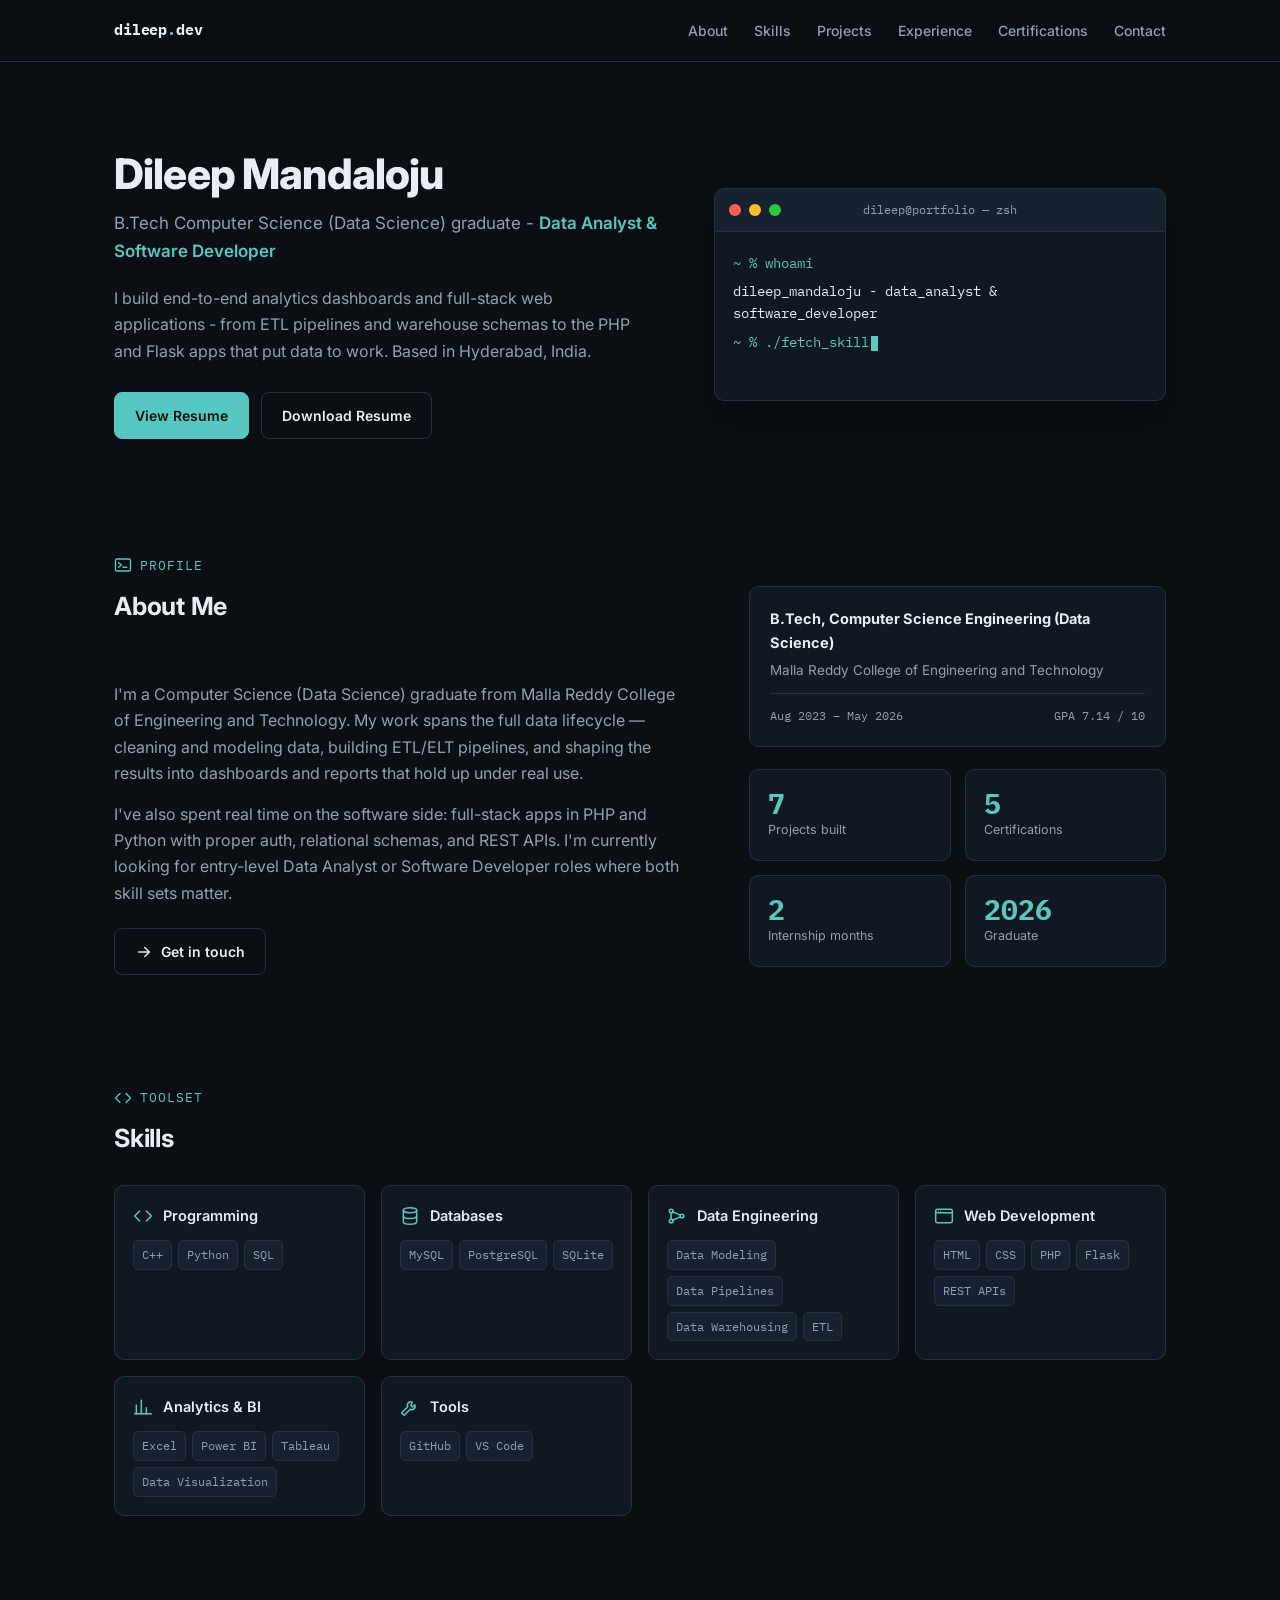
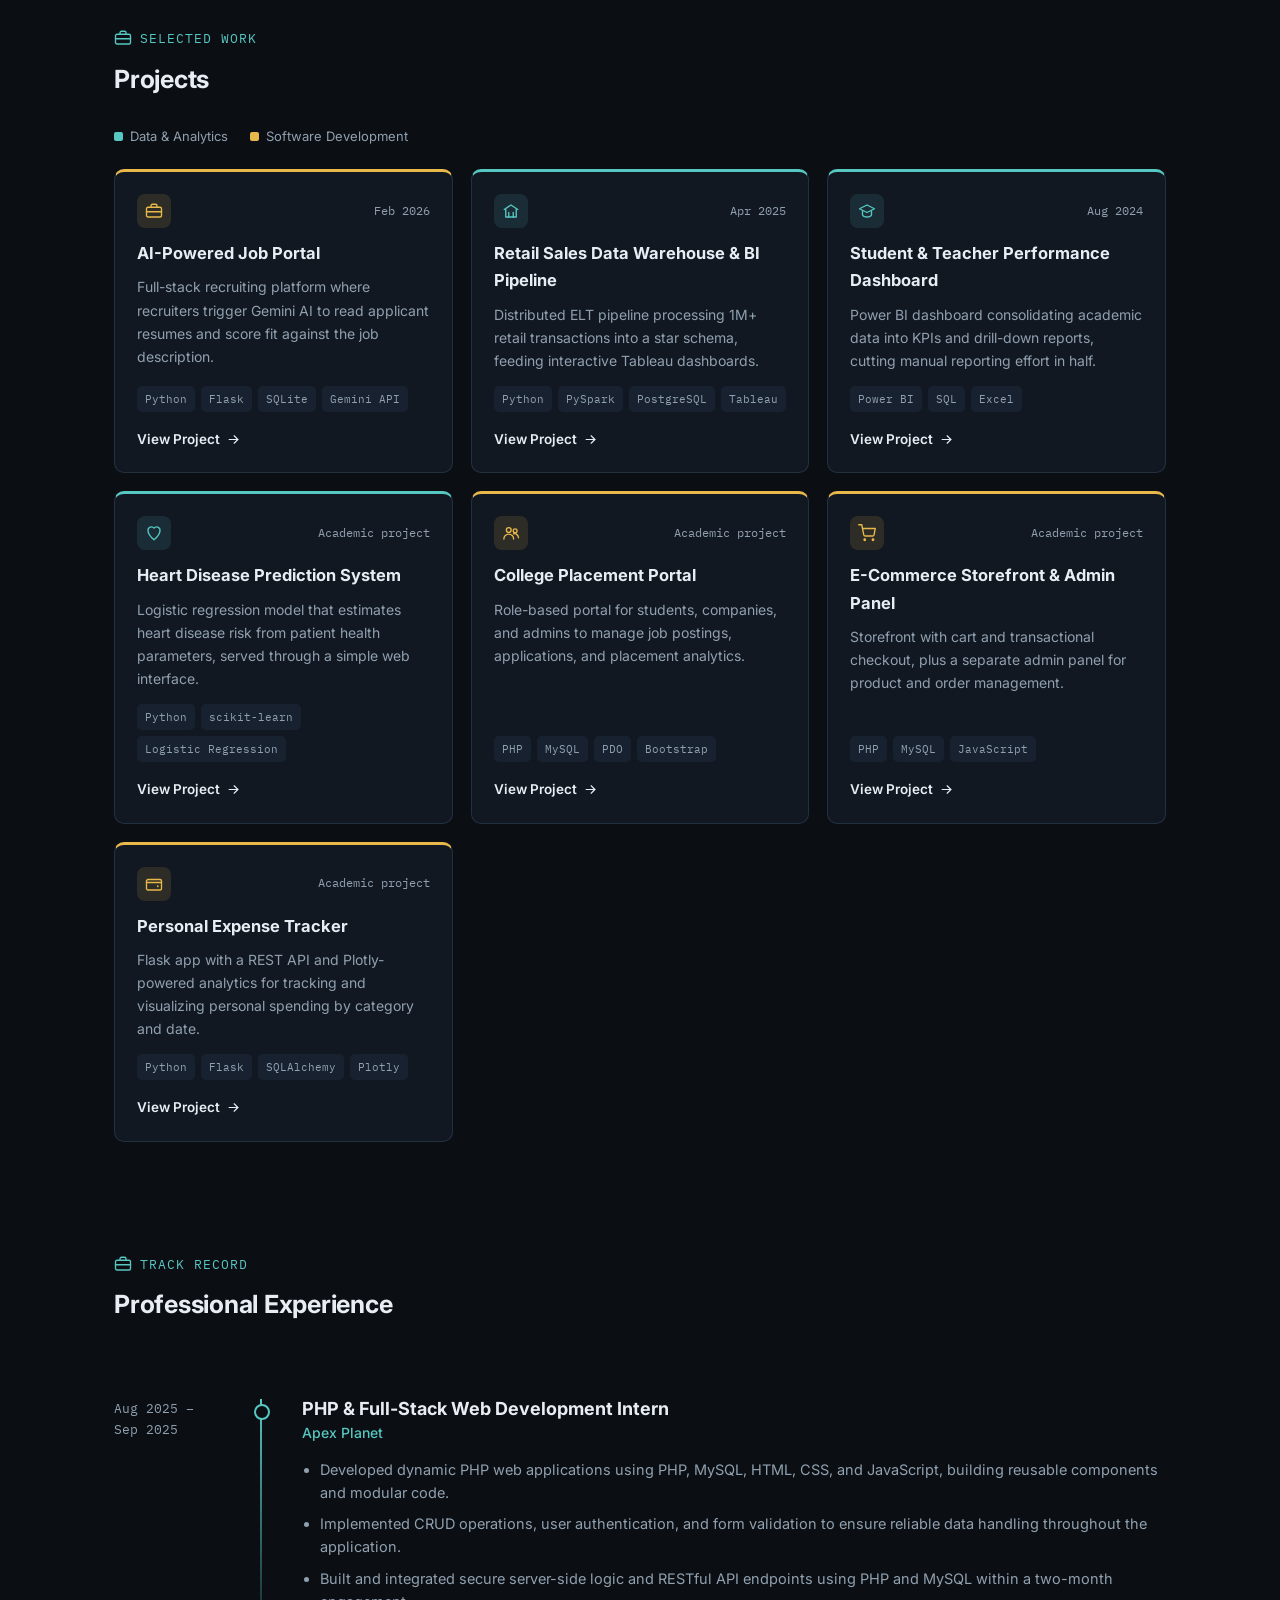
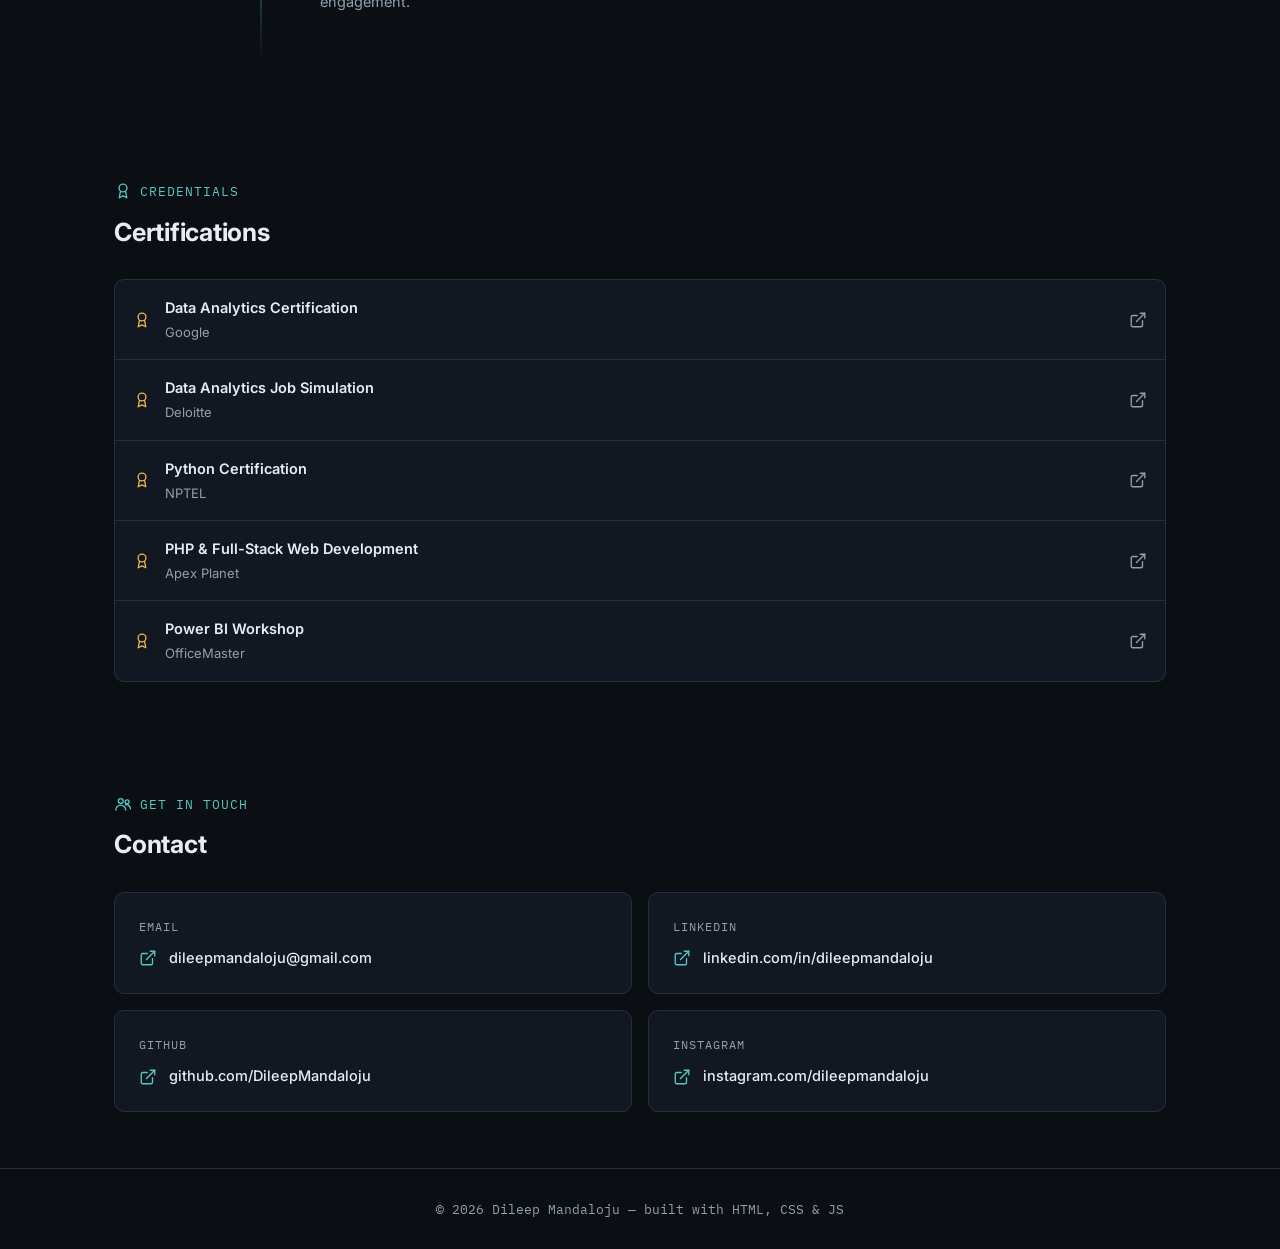
==== commit 623421f5: "Fix HTML entity for dash in index.html" ====
--- a/index.html
+++ b/index.html
@@ -49,9 +49,9 @@
 <header class="hero">
   <div>
     <h1>Dileep Mandaloju</h1>
-    <p class="role-line">B.Tech Computer Science (Data Science) graduate &mdash; <strong>Data Analyst &amp; Software Developer</strong></p>
+    <p class="role-line">B.Tech Computer Science (Data Science) graduate - <strong>Data Analyst &amp; Software Developer</strong></p>
     <p class="summary">
-      I build end-to-end analytics dashboards and full-stack web applications &mdash;
+      I build end-to-end analytics dashboards and full-stack web applications -
       from ETL pipelines and warehouse schemas to the PHP and Flask apps that put data
       to work. Based in Hyderabad, India.
     </p>
